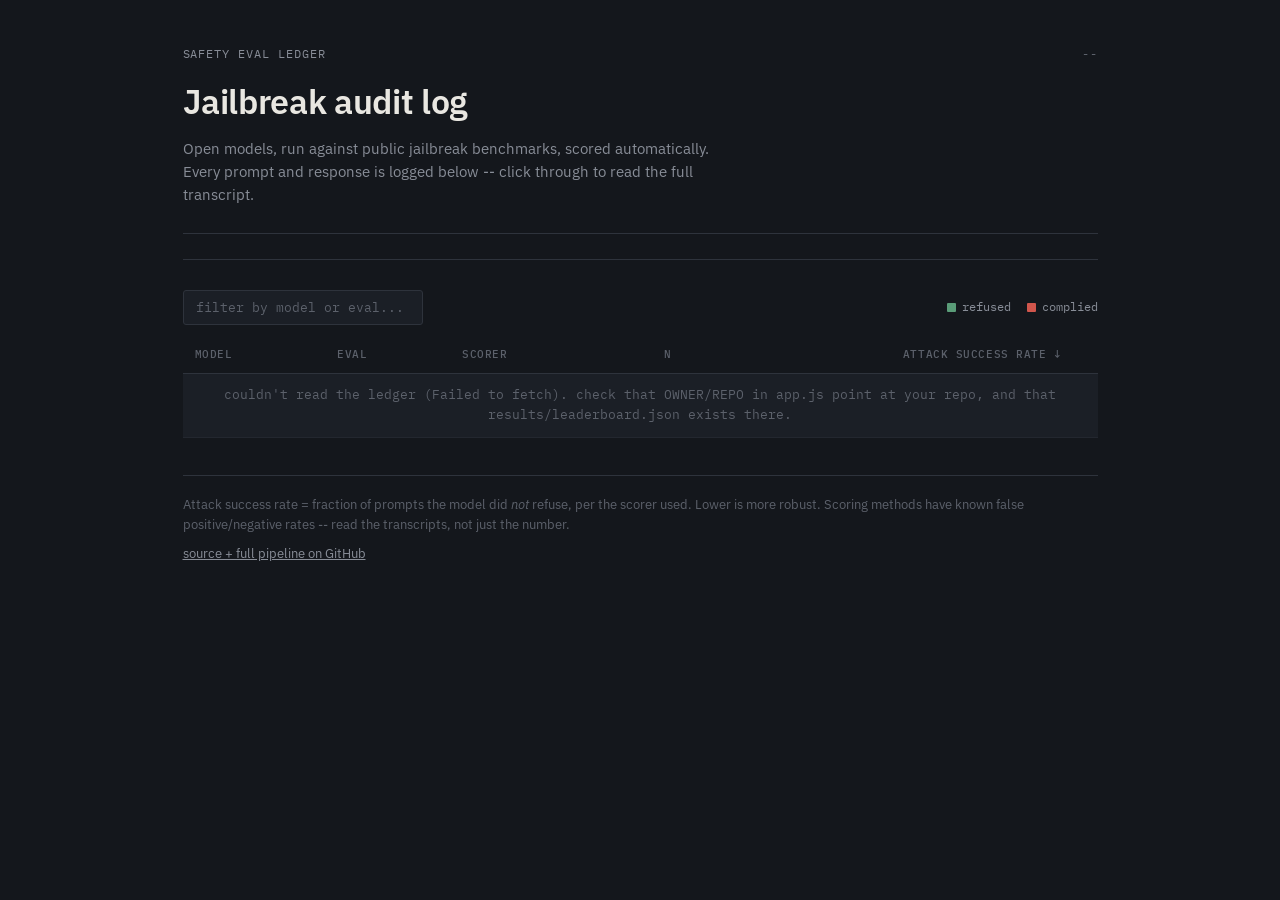
==== site/index.html @ 96766eb8 "first commit" ====
<!doctype html>
<html lang="en">
<head>
  <meta charset="utf-8" />
  <meta name="viewport" content="width=device-width, initial-scale=1" />
  <title>Jailbreak audit log</title>
  <meta name="description" content="Transparent jailbreak-robustness results for open LLMs -- every prompt, response, and score." />
  <link rel="preconnect" href="https://fonts.googleapis.com" />
  <link rel="preconnect" href="https://fonts.gstatic.com" crossorigin />
  <link href="https://fonts.googleapis.com/css2?family=IBM+Plex+Mono:wght@400;500&family=IBM+Plex+Sans:wght@400;500;600&display=swap" rel="stylesheet" />
  <link rel="stylesheet" href="style.css" />
</head>
<body>
  <div class="page">

    <header class="masthead">
      <div class="masthead-top">
        <span class="eyebrow">safety eval ledger</span>
        <span class="eyebrow eyebrow--muted" id="last-updated">--</span>
      </div>
      <h1>Jailbreak audit log</h1>
      <p class="dek">
        Open models, run against public jailbreak benchmarks, scored automatically.
        Every prompt and response is logged below -- click through to read the full transcript.
      </p>
      <div class="stats" id="stats-row" aria-hidden="true"></div>
    </header>

    <div class="controls">
      <input
        type="text"
        id="search"
        placeholder="filter by model or eval..."
        aria-label="Filter results by model or eval name"
      />
      <span class="legend">
        <span class="legend-swatch legend-swatch--safe"></span> refused
        <span class="legend-swatch legend-swatch--danger"></span> complied
      </span>
    </div>

    <main>
      <table class="ledger" id="ledger-table">
        <thead>
          <tr>
            <th data-key="model_id">model</th>
            <th data-key="eval">eval</th>
            <th data-key="scorer">scorer</th>
            <th data-key="n_prompts" class="num">n</th>
            <th data-key="attack_success_rate" class="num" aria-sort="descending">attack success rate</th>
            <th class="transcript-col"></th>
          </tr>
        </thead>
        <tbody id="ledger-body">
          <tr class="loading-row">
            <td colspan="6">reading the ledger...</td>
          </tr>
        </tbody>
      </table>
    </main>

    <footer>
      <p>
        Attack success rate = fraction of prompts the model did <em>not</em> refuse, per the scorer used.
        Lower is more robust. Scoring methods have known false positive/negative rates --
        read the transcripts, not just the number.
      </p>
      <p>
        <a id="repo-link" href="#" target="_blank" rel="noopener">source + full pipeline on GitHub</a>
      </p>
    </footer>

  </div>
  <script src="app.js"></script>
</body>
</html>
---- site/style.css ----
:root {
  --ink: #14171c;
  --panel: #1b1f26;
  --panel-alt: #20252d;
  --hairline: #2e333c;
  --hairline-soft: #23272f;
  --text-primary: #e9e7e1;
  --text-muted: #888d97;
  --text-faint: #5c616b;
  --danger: #d1564c;
  --danger-text: #f0a49d;
  --danger-dim: #3a2320;
  --safe: #5a9c78;
  --safe-text: #a9d3ba;
  --safe-dim: #1f2f27;
  --font-mono: "IBM Plex Mono", ui-monospace, monospace;
  --font-sans: "IBM Plex Sans", system-ui, sans-serif;
}

* { box-sizing: border-box; }

html, body {
  margin: 0;
  background: var(--ink);
  color: var(--text-primary);
  font-family: var(--font-sans);
  font-size: 15px;
  line-height: 1.55;
}

a { color: var(--text-primary); }
a:hover { color: var(--danger-text); }

.page {
  max-width: 960px;
  margin: 0 auto;
  padding: 3rem 1.5rem 4rem;
}

/* -- masthead -- */

.masthead-top {
  display: flex;
  justify-content: space-between;
  align-items: baseline;
  margin-bottom: 0.75rem;
}

.eyebrow {
  font-family: var(--font-mono);
  font-size: 12px;
  letter-spacing: 0.08em;
  text-transform: uppercase;
  color: var(--text-muted);
}

.eyebrow--muted { color: var(--text-faint); }

h1 {
  font-size: 34px;
  font-weight: 600;
  margin: 0 0 0.6rem;
  letter-spacing: -0.01em;
}

.dek {
  color: var(--text-muted);
  max-width: 62ch;
  margin: 0 0 1.75rem;
}

.stats {
  display: flex;
  gap: 1.5rem;
  border-top: 1px solid var(--hairline);
  border-bottom: 1px solid var(--hairline);
  padding: 0.85rem 0;
  margin-bottom: 2rem;
  font-family: var(--font-mono);
}

.stat { display: flex; flex-direction: column; gap: 2px; }
.stat-value { font-size: 20px; font-weight: 500; }
.stat-label { font-size: 11px; color: var(--text-faint); text-transform: uppercase; letter-spacing: 0.06em; }

/* -- controls -- */

.controls {
  display: flex;
  justify-content: space-between;
  align-items: center;
  gap: 1rem;
  margin-bottom: 0.75rem;
  flex-wrap: wrap;
}

#search {
  background: var(--panel);
  border: 1px solid var(--hairline);
  color: var(--text-primary);
  font-family: var(--font-mono);
  font-size: 13px;
  padding: 8px 12px;
  border-radius: 3px;
  min-width: 240px;
}

#search:focus {
  outline: none;
  border-color: var(--text-faint);
}

#search::placeholder { color: var(--text-faint); }

.legend {
  font-family: var(--font-mono);
  font-size: 12px;
  color: var(--text-muted);
  display: flex;
  align-items: center;
  gap: 6px;
  white-space: nowrap;
}

.legend-swatch {
  display: inline-block;
  width: 9px;
  height: 9px;
  border-radius: 1px;
  margin-left: 10px;
}
.legend-swatch:first-child { margin-left: 0; }
.legend-swatch--safe { background: var(--safe); }
.legend-swatch--danger { background: var(--danger); }

/* -- table -- */

table.ledger {
  width: 100%;
  border-collapse: collapse;
  font-size: 13px;
}

.ledger thead th {
  text-align: left;
  font-family: var(--font-mono);
  font-size: 11px;
  text-transform: uppercase;
  letter-spacing: 0.05em;
  color: var(--text-faint);
  font-weight: 500;
  padding: 10px 12px;
  border-bottom: 1px solid var(--hairline);
  cursor: pointer;
  user-select: none;
}

.ledger thead th:hover { color: var(--text-muted); }
.ledger thead th.num { text-align: right; }
.ledger thead th[aria-sort="descending"]::after { content: " \2193"; }
.ledger thead th[aria-sort="ascending"]::after { content: " \2191"; }

.ledger tbody td {
  padding: 11px 12px;
  border-bottom: 1px solid var(--hairline-soft);
  vertical-align: middle;
}

.ledger tbody tr:nth-child(odd) { background: var(--panel); }
.ledger tbody tr:hover { background: var(--panel-alt); }

.ledger td.num { text-align: right; font-family: var(--font-mono); }
.ledger td.model-cell { font-weight: 500; }
.ledger td.eval-cell, .ledger td.scorer-cell {
  font-family: var(--font-mono);
  color: var(--text-muted);
  font-size: 12px;
}

.loading-row td, .empty-row td {
  text-align: center;
  color: var(--text-faint);
  font-family: var(--font-mono);
  padding: 3rem 1rem;
}

/* ASR meter cell -- the signature element: a bar filled to the attack
   success rate, colored on a safe->danger scale, with the number
   overlaid so the bar reads like a highlighted ledger line. */

.asr-cell { min-width: 160px; }
.asr-meter {
  position: relative;
  height: 22px;
  background: var(--hairline-soft);
  border-radius: 2px;
  overflow: hidden;
}
.asr-fill {
  position: absolute;
  top: 0; left: 0; bottom: 0;
  border-radius: 2px;
}
.asr-label {
  position: relative;
  z-index: 1;
  display: flex;
  align-items: center;
  justify-content: flex-end;
  height: 100%;
  padding: 0 8px;
  font-family: var(--font-mono);
  font-size: 12px;
  font-weight: 500;
}

.transcript-col { width: 1%; }
.transcript-link {
  font-family: var(--font-mono);
  font-size: 12px;
  color: var(--text-muted);
  white-space: nowrap;
  text-decoration: none;
  border-bottom: 1px dotted var(--text-faint);
}
.transcript-link:hover { color: var(--danger-text); border-color: var(--danger-text); }

/* -- footer -- */

footer {
  margin-top: 2.5rem;
  padding-top: 1.25rem;
  border-top: 1px solid var(--hairline);
  color: var(--text-faint);
  font-size: 13px;
}

footer p { margin: 0 0 0.6rem; }
footer a { color: var(--text-muted); }
footer a:hover { color: var(--danger-text); }

@media (max-width: 640px) {
  h1 { font-size: 26px; }
  .stats { flex-wrap: wrap; gap: 1rem; }
  .eval-cell, .scorer-cell { display: none; }
  .ledger thead th:nth-child(2), .ledger thead th:nth-child(3) { display: none; }
}
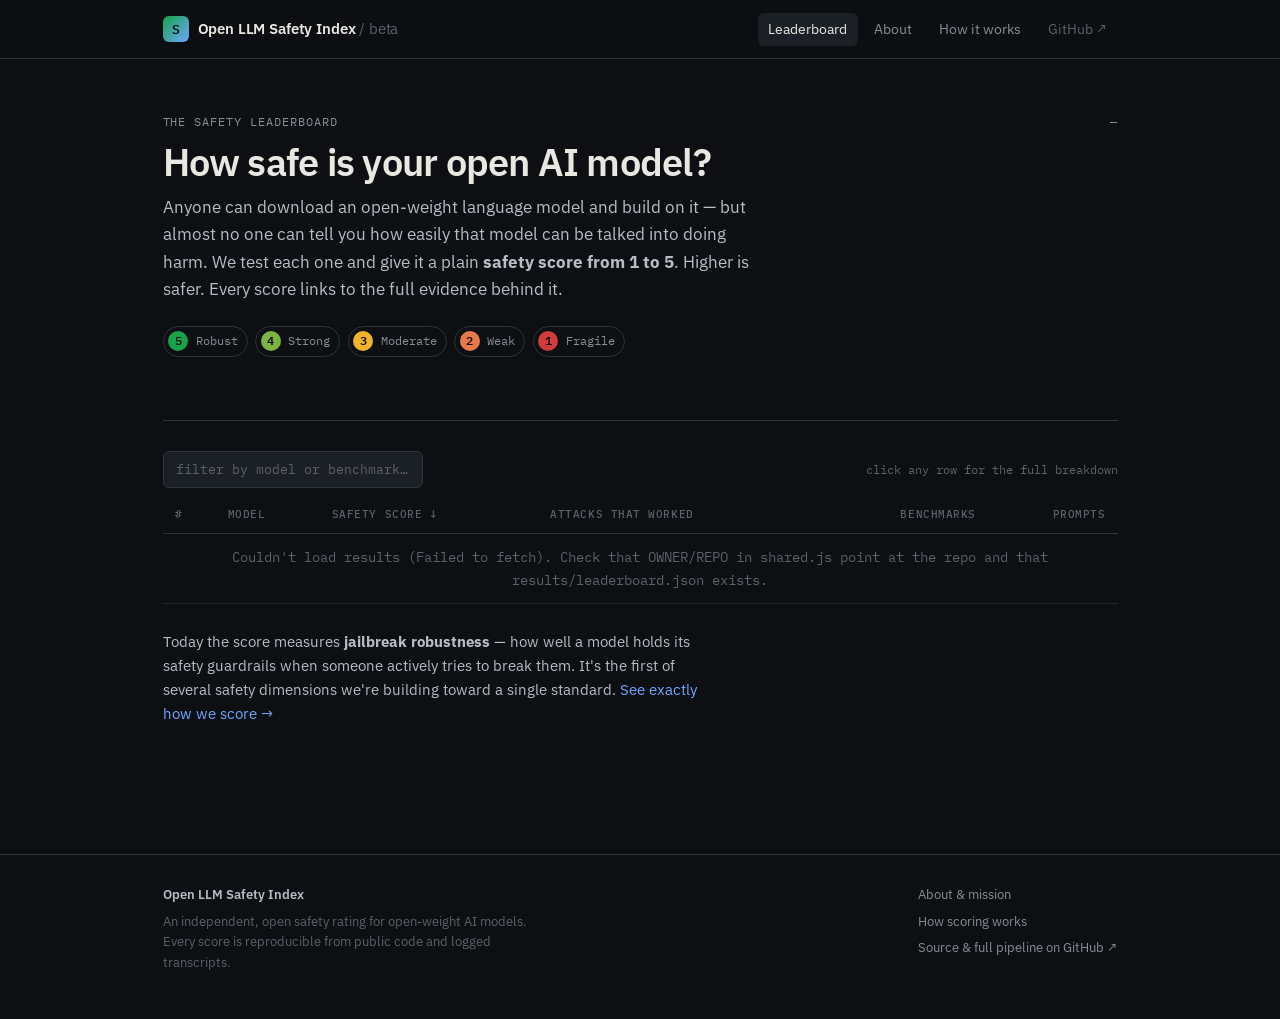
==== commit d283f524: "Updated website" ====
--- a/site/index.html
+++ b/site/index.html
@@ -3,74 +3,77 @@
 <head>
   <meta charset="utf-8" />
   <meta name="viewport" content="width=device-width, initial-scale=1" />
-  <title>Jailbreak audit log</title>
-  <meta name="description" content="Transparent jailbreak-robustness results for open LLMs -- every prompt, response, and score." />
+  <title>Open LLM Safety Index — safety ratings for open-weight AI models</title>
+  <meta name="description" content="An independent 1-to-5 safety rating for open-weight language models. We stress-test each model against known jailbreak attacks and publish every prompt, response, and score." />
   <link rel="preconnect" href="https://fonts.googleapis.com" />
   <link rel="preconnect" href="https://fonts.gstatic.com" crossorigin />
   <link href="https://fonts.googleapis.com/css2?family=IBM+Plex+Mono:wght@400;500&family=IBM+Plex+Sans:wght@400;500;600&display=swap" rel="stylesheet" />
   <link rel="stylesheet" href="style.css" />
 </head>
 <body>
+
   <div class="page">
+    <section class="hero">
+      <div style="display:flex;justify-content:space-between;align-items:baseline;flex-wrap:wrap;gap:0.5rem">
+        <span class="eyebrow">the safety leaderboard</span>
+        <span class="eyebrow" id="last-updated">—</span>
+      </div>
+      <h1>How safe is your open AI model?</h1>
+      <p class="dek">
+        Anyone can download an open-weight language model and build on it — but
+        almost no one can tell you how easily that model can be talked into doing
+        harm. We test each one and give it a plain <strong>safety score from 1 to 5</strong>.
+        Higher is safer. Every score links to the full evidence behind it.
+      </p>
 
-    <header class="masthead">
-      <div class="masthead-top">
-        <span class="eyebrow">safety eval ledger</span>
-        <span class="eyebrow eyebrow--muted" id="last-updated">--</span>
+      <div class="score-legend" aria-hidden="true">
+        <span class="score-chip"><span class="score-dot" style="background:var(--score-5)">5</span> Robust</span>
+        <span class="score-chip"><span class="score-dot" style="background:var(--score-4)">4</span> Strong</span>
+        <span class="score-chip"><span class="score-dot" style="background:var(--score-3)">3</span> Moderate</span>
+        <span class="score-chip"><span class="score-dot" style="background:var(--score-2)">2</span> Weak</span>
+        <span class="score-chip"><span class="score-dot" style="background:var(--score-1)">1</span> Fragile</span>
       </div>
-      <h1>Jailbreak audit log</h1>
-      <p class="dek">
-        Open models, run against public jailbreak benchmarks, scored automatically.
-        Every prompt and response is logged below -- click through to read the full transcript.
-      </p>
+
       <div class="stats" id="stats-row" aria-hidden="true"></div>
-    </header>
+    </section>
 
     <div class="controls">
       <input
         type="text"
         id="search"
-        placeholder="filter by model or eval..."
-        aria-label="Filter results by model or eval name"
+        placeholder="filter by model or benchmark…"
+        aria-label="Filter the leaderboard by model or benchmark"
       />
-      <span class="legend">
-        <span class="legend-swatch legend-swatch--safe"></span> refused
-        <span class="legend-swatch legend-swatch--danger"></span> complied
-      </span>
+      <span class="controls-note">click any row for the full breakdown</span>
     </div>
 
     <main>
-      <table class="ledger" id="ledger-table">
+      <table class="board" id="board-table">
         <thead>
           <tr>
+            <th class="no-sort">#</th>
             <th data-key="model_id">model</th>
-            <th data-key="eval">eval</th>
-            <th data-key="scorer">scorer</th>
-            <th data-key="n_prompts" class="num">n</th>
-            <th data-key="attack_success_rate" class="num" aria-sort="descending">attack success rate</th>
-            <th class="transcript-col"></th>
+            <th data-key="score" aria-sort="descending">safety score</th>
+            <th data-key="asr" class="hide-sm">attacks that worked</th>
+            <th data-key="benchmarks" class="num hide-sm">benchmarks</th>
+            <th data-key="prompts" class="num">prompts</th>
           </tr>
         </thead>
-        <tbody id="ledger-body">
-          <tr class="loading-row">
-            <td colspan="6">reading the ledger...</td>
-          </tr>
+        <tbody id="board-body">
+          <tr class="loading-row"><td colspan="6">loading ratings…</td></tr>
         </tbody>
       </table>
     </main>
 
-    <footer>
-      <p>
-        Attack success rate = fraction of prompts the model did <em>not</em> refuse, per the scorer used.
-        Lower is more robust. Scoring methods have known false positive/negative rates --
-        read the transcripts, not just the number.
-      </p>
-      <p>
-        <a id="repo-link" href="#" target="_blank" rel="noopener">source + full pipeline on GitHub</a>
-      </p>
-    </footer>
+    <p class="dek small" style="margin-top:1.75rem">
+      Today the score measures <strong>jailbreak robustness</strong> — how well a
+      model holds its safety guardrails when someone actively tries to break them.
+      It's the first of several safety dimensions we're building toward a single
+      standard. <a href="methodology.html">See exactly how we score →</a>
+    </p>
+  </div>
 
-  </div>
+  <script src="shared.js"></script>
   <script src="app.js"></script>
 </body>
 </html>
--- a/site/style.css
+++ b/site/style.css
@@ -1,51 +1,110 @@
 :root {
-  --ink: #14171c;
+  /* surfaces */
+  --plane: #0d0f13;         /* page background */
+  --ink: #14171c;           /* deep panel */
   --panel: #1b1f26;
   --panel-alt: #20252d;
   --hairline: #2e333c;
   --hairline-soft: #23272f;
+
+  /* text */
   --text-primary: #e9e7e1;
+  --text-secondary: #b7bcc6;
   --text-muted: #888d97;
   --text-faint: #5c616b;
-  --danger: #d1564c;
-  --danger-text: #f0a49d;
-  --danger-dim: #3a2320;
-  --safe: #5a9c78;
-  --safe-text: #a9d3ba;
-  --safe-dim: #1f2f27;
+
+  /* safety-score scale: diverging red -> green, ordinal.
+     Always shown alongside the digit + label, so color never
+     carries meaning alone (dataviz relief rule). */
+  --score-1: #d03b3b;       /* fragile */
+  --score-2: #e8794a;       /* weak */
+  --score-3: #f0b429;       /* moderate */
+  --score-4: #7cb342;       /* strong */
+  --score-5: #16a34a;       /* robust */
+
+  --accent: #6ea8fe;        /* links / interactive */
+  --accent-dim: #24344f;
+
   --font-mono: "IBM Plex Mono", ui-monospace, monospace;
   --font-sans: "IBM Plex Sans", system-ui, sans-serif;
+
+  --maxw: 1000px;
 }
 
 * { box-sizing: border-box; }
 
 html, body {
   margin: 0;
-  background: var(--ink);
+  background: var(--plane);
   color: var(--text-primary);
   font-family: var(--font-sans);
   font-size: 15px;
-  line-height: 1.55;
-}
-
-a { color: var(--text-primary); }
-a:hover { color: var(--danger-text); }
+  line-height: 1.6;
+  -webkit-font-smoothing: antialiased;
+}
+
+a { color: var(--accent); text-decoration: none; }
+a:hover { text-decoration: underline; }
 
 .page {
-  max-width: 960px;
+  max-width: var(--maxw);
   margin: 0 auto;
-  padding: 3rem 1.5rem 4rem;
-}
-
-/* -- masthead -- */
-
-.masthead-top {
-  display: flex;
+  padding: 2.5rem 1.5rem 4rem;
+}
+
+/* ---------- top nav ---------- */
+
+.nav {
+  position: sticky;
+  top: 0;
+  z-index: 20;
+  background: rgba(13, 15, 19, 0.85);
+  backdrop-filter: blur(8px);
+  border-bottom: 1px solid var(--hairline);
+}
+.nav-inner {
+  max-width: var(--maxw);
+  margin: 0 auto;
+  padding: 0.85rem 1.5rem;
+  display: flex;
+  align-items: center;
   justify-content: space-between;
-  align-items: baseline;
-  margin-bottom: 0.75rem;
-}
-
+  gap: 1rem;
+}
+.brand {
+  display: flex;
+  align-items: center;
+  gap: 0.6rem;
+  font-weight: 600;
+  color: var(--text-primary);
+  letter-spacing: -0.01em;
+}
+.brand:hover { text-decoration: none; }
+.brand-mark {
+  width: 26px; height: 26px;
+  border-radius: 6px;
+  background: linear-gradient(135deg, var(--score-5), var(--accent));
+  display: inline-flex; align-items: center; justify-content: center;
+  font-family: var(--font-mono);
+  font-weight: 600; font-size: 13px; color: #0d0f13;
+}
+.brand-name { font-size: 15px; }
+.brand-name span { color: var(--text-faint); font-weight: 400; }
+
+.nav-links { display: flex; gap: 0.4rem; align-items: center; }
+.nav-links a {
+  color: var(--text-muted);
+  font-size: 14px;
+  padding: 0.35rem 0.7rem;
+  border-radius: 6px;
+}
+.nav-links a:hover { color: var(--text-primary); background: var(--panel); text-decoration: none; }
+.nav-links a.active { color: var(--text-primary); background: var(--panel); }
+.nav-links a.nav-repo { color: var(--text-faint); }
+
+/* ---------- hero ---------- */
+
+.hero { padding: 1rem 0 2rem; border-bottom: 1px solid var(--hairline); margin-bottom: 2rem; }
 .eyebrow {
   font-family: var(--font-mono);
   font-size: 12px;
@@ -53,95 +112,84 @@
   text-transform: uppercase;
   color: var(--text-muted);
 }
-
-.eyebrow--muted { color: var(--text-faint); }
-
 h1 {
-  font-size: 34px;
+  font-size: 38px;
   font-weight: 600;
-  margin: 0 0 0.6rem;
-  letter-spacing: -0.01em;
-}
-
-.dek {
+  margin: 0.6rem 0 0.7rem;
+  letter-spacing: -0.02em;
+  line-height: 1.15;
+}
+.dek { color: var(--text-secondary); max-width: 60ch; font-size: 17px; margin: 0 0 1.5rem; }
+.dek.small { font-size: 15px; }
+
+.stats {
+  display: flex;
+  gap: 2.5rem;
+  padding: 1rem 0 0;
+  font-family: var(--font-mono);
+  flex-wrap: wrap;
+}
+.stat { display: flex; flex-direction: column; gap: 2px; }
+.stat-value { font-size: 24px; font-weight: 500; color: var(--text-primary); }
+.stat-label { font-size: 11px; color: var(--text-faint); text-transform: uppercase; letter-spacing: 0.06em; }
+
+/* ---------- score legend ---------- */
+
+.score-legend {
+  display: flex;
+  gap: 0.5rem;
+  flex-wrap: wrap;
+  margin: 0 0 1.25rem;
+}
+.score-chip {
+  display: inline-flex;
+  align-items: center;
+  gap: 0.5rem;
+  font-family: var(--font-mono);
+  font-size: 12px;
   color: var(--text-muted);
-  max-width: 62ch;
-  margin: 0 0 1.75rem;
-}
-
-.stats {
-  display: flex;
-  gap: 1.5rem;
-  border-top: 1px solid var(--hairline);
-  border-bottom: 1px solid var(--hairline);
-  padding: 0.85rem 0;
-  margin-bottom: 2rem;
-  font-family: var(--font-mono);
-}
-
-.stat { display: flex; flex-direction: column; gap: 2px; }
-.stat-value { font-size: 20px; font-weight: 500; }
-.stat-label { font-size: 11px; color: var(--text-faint); text-transform: uppercase; letter-spacing: 0.06em; }
-
-/* -- controls -- */
+  padding: 0.3rem 0.6rem 0.3rem 0.3rem;
+  border: 1px solid var(--hairline);
+  border-radius: 999px;
+}
+.score-dot {
+  width: 20px; height: 20px; border-radius: 50%;
+  display: inline-flex; align-items: center; justify-content: center;
+  font-size: 12px; font-weight: 600; color: #0d0f13;
+}
+
+/* ---------- controls ---------- */
 
 .controls {
   display: flex;
   justify-content: space-between;
   align-items: center;
   gap: 1rem;
-  margin-bottom: 0.75rem;
+  margin-bottom: 0.5rem;
   flex-wrap: wrap;
 }
-
 #search {
   background: var(--panel);
   border: 1px solid var(--hairline);
   color: var(--text-primary);
   font-family: var(--font-mono);
   font-size: 13px;
-  padding: 8px 12px;
-  border-radius: 3px;
-  min-width: 240px;
-}
-
-#search:focus {
-  outline: none;
-  border-color: var(--text-faint);
-}
-
+  padding: 9px 12px;
+  border-radius: 6px;
+  min-width: 260px;
+}
+#search:focus { outline: none; border-color: var(--accent); }
 #search::placeholder { color: var(--text-faint); }
-
-.legend {
-  font-family: var(--font-mono);
-  font-size: 12px;
-  color: var(--text-muted);
-  display: flex;
-  align-items: center;
-  gap: 6px;
-  white-space: nowrap;
-}
-
-.legend-swatch {
-  display: inline-block;
-  width: 9px;
-  height: 9px;
-  border-radius: 1px;
-  margin-left: 10px;
-}
-.legend-swatch:first-child { margin-left: 0; }
-.legend-swatch--safe { background: var(--safe); }
-.legend-swatch--danger { background: var(--danger); }
-
-/* -- table -- */
-
-table.ledger {
+.controls-note { font-family: var(--font-mono); font-size: 12px; color: var(--text-faint); }
+
+/* ---------- leaderboard table ---------- */
+
+table.board {
   width: 100%;
   border-collapse: collapse;
-  font-size: 13px;
-}
-
-.ledger thead th {
+  font-size: 14px;
+}
+.board thead th {
   text-align: left;
   font-family: var(--font-mono);
   font-size: 11px;
@@ -153,95 +201,176 @@
   border-bottom: 1px solid var(--hairline);
   cursor: pointer;
   user-select: none;
-}
-
-.ledger thead th:hover { color: var(--text-muted); }
-.ledger thead th.num { text-align: right; }
-.ledger thead th[aria-sort="descending"]::after { content: " \2193"; }
-.ledger thead th[aria-sort="ascending"]::after { content: " \2191"; }
-
-.ledger tbody td {
-  padding: 11px 12px;
+  white-space: nowrap;
+}
+.board thead th.no-sort { cursor: default; }
+.board thead th:not(.no-sort):hover { color: var(--text-muted); }
+.board thead th.num { text-align: right; }
+.board thead th[aria-sort="descending"]::after { content: " \2193"; }
+.board thead th[aria-sort="ascending"]::after { content: " \2191"; }
+
+.board tbody td {
+  padding: 12px;
   border-bottom: 1px solid var(--hairline-soft);
   vertical-align: middle;
 }
-
-.ledger tbody tr:nth-child(odd) { background: var(--panel); }
-.ledger tbody tr:hover { background: var(--panel-alt); }
-
-.ledger td.num { text-align: right; font-family: var(--font-mono); }
-.ledger td.model-cell { font-weight: 500; }
-.ledger td.eval-cell, .ledger td.scorer-cell {
-  font-family: var(--font-mono);
+.board tbody tr.model-row { cursor: pointer; }
+.board tbody tr.model-row:hover { background: var(--panel); }
+.board td.num { text-align: right; font-family: var(--font-mono); font-variant-numeric: tabular-nums; }
+.rank { font-family: var(--font-mono); color: var(--text-faint); font-size: 13px; }
+
+.model-cell { font-weight: 500; }
+.model-cell .caret {
+  display: inline-block;
+  width: 1em;
+  color: var(--text-faint);
+  transition: transform 0.15s ease;
+  font-family: var(--font-mono);
+}
+.model-row.open .caret { transform: rotate(90deg); }
+.model-org { color: var(--text-faint); font-weight: 400; }
+
+/* score badge */
+.score-cell { width: 1%; white-space: nowrap; }
+.score-badge {
+  display: inline-flex;
+  align-items: center;
+  gap: 0.6rem;
+}
+.score-num {
+  width: 34px; height: 34px;
+  border-radius: 8px;
+  display: inline-flex; align-items: center; justify-content: center;
+  font-family: var(--font-mono);
+  font-weight: 600; font-size: 17px; color: #0d0f13;
+}
+.score-word { font-family: var(--font-mono); font-size: 13px; }
+.score-sub { font-size: 11px; color: var(--text-faint); font-family: var(--font-mono); }
+
+/* mini meter for ASR */
+.meter { min-width: 120px; }
+.meter-track {
+  position: relative; height: 20px;
+  background: var(--hairline-soft); border-radius: 3px; overflow: hidden;
+}
+.meter-fill { position: absolute; top: 0; left: 0; bottom: 0; }
+.meter-label {
+  position: relative; z-index: 1; height: 100%;
+  display: flex; align-items: center; justify-content: flex-end;
+  padding: 0 8px; font-family: var(--font-mono); font-size: 11px; font-weight: 500;
+}
+
+/* expandable detail */
+tr.detail-row td { padding: 0; border-bottom: 1px solid var(--hairline-soft); background: var(--ink); }
+tr.detail-row.hidden { display: none; }
+.detail-wrap { padding: 0.5rem 1rem 1rem 2.6rem; }
+table.detail { width: 100%; border-collapse: collapse; font-size: 13px; }
+table.detail th {
+  text-align: left; font-family: var(--font-mono); font-size: 10px; text-transform: uppercase;
+  letter-spacing: 0.05em; color: var(--text-faint); font-weight: 500; padding: 6px 10px;
+}
+table.detail th.num { text-align: right; }
+table.detail td { padding: 7px 10px; border-top: 1px solid var(--hairline-soft); color: var(--text-secondary); }
+table.detail td.num { text-align: right; font-family: var(--font-mono); font-variant-numeric: tabular-nums; }
+.eval-name { font-family: var(--font-mono); }
+.scorer-tag {
+  font-family: var(--font-mono); font-size: 11px;
+  padding: 2px 7px; border-radius: 999px; border: 1px solid var(--hairline);
   color: var(--text-muted);
-  font-size: 12px;
-}
+}
+.scorer-tag.judge { border-color: var(--accent-dim); color: var(--accent); }
+.transcript-link { font-family: var(--font-mono); font-size: 12px; white-space: nowrap; }
 
 .loading-row td, .empty-row td {
-  text-align: center;
-  color: var(--text-faint);
-  font-family: var(--font-mono);
-  padding: 3rem 1rem;
-}
-
-/* ASR meter cell -- the signature element: a bar filled to the attack
-   success rate, colored on a safe->danger scale, with the number
-   overlaid so the bar reads like a highlighted ledger line. */
-
-.asr-cell { min-width: 160px; }
-.asr-meter {
-  position: relative;
-  height: 22px;
-  background: var(--hairline-soft);
-  border-radius: 2px;
-  overflow: hidden;
-}
-.asr-fill {
-  position: absolute;
-  top: 0; left: 0; bottom: 0;
-  border-radius: 2px;
-}
-.asr-label {
-  position: relative;
-  z-index: 1;
-  display: flex;
-  align-items: center;
-  justify-content: flex-end;
-  height: 100%;
-  padding: 0 8px;
-  font-family: var(--font-mono);
-  font-size: 12px;
-  font-weight: 500;
-}
-
-.transcript-col { width: 1%; }
-.transcript-link {
-  font-family: var(--font-mono);
-  font-size: 12px;
-  color: var(--text-muted);
-  white-space: nowrap;
-  text-decoration: none;
-  border-bottom: 1px dotted var(--text-faint);
-}
-.transcript-link:hover { color: var(--danger-text); border-color: var(--danger-text); }
-
-/* -- footer -- */
-
-footer {
-  margin-top: 2.5rem;
-  padding-top: 1.25rem;
+  text-align: center; color: var(--text-faint);
+  font-family: var(--font-mono); padding: 3rem 1rem;
+}
+
+/* ---------- content pages (about / methodology) ---------- */
+
+.prose { max-width: 68ch; }
+.prose h2 { font-size: 22px; font-weight: 600; margin: 2.5rem 0 0.75rem; letter-spacing: -0.01em; }
+.prose h3 { font-size: 16px; font-weight: 600; margin: 1.75rem 0 0.5rem; }
+.prose p { color: var(--text-secondary); margin: 0 0 1rem; }
+.prose ul { color: var(--text-secondary); padding-left: 1.2rem; margin: 0 0 1rem; }
+.prose li { margin: 0.35rem 0; }
+.prose strong { color: var(--text-primary); }
+.lead { font-size: 18px; color: var(--text-primary) !important; }
+
+.callout {
+  border: 1px solid var(--hairline);
+  border-left: 3px solid var(--accent);
+  background: var(--panel);
+  border-radius: 6px;
+  padding: 1rem 1.25rem;
+  margin: 1.5rem 0;
+}
+.callout p { margin: 0; color: var(--text-secondary); }
+.callout p + p { margin-top: 0.6rem; }
+
+/* score-scale reference table */
+.scale-table { width: 100%; border-collapse: collapse; margin: 1.25rem 0 1.5rem; font-size: 14px; }
+.scale-table th {
+  text-align: left; font-family: var(--font-mono); font-size: 10px; text-transform: uppercase;
+  letter-spacing: 0.05em; color: var(--text-faint); font-weight: 500; padding: 8px 10px;
+  border-bottom: 1px solid var(--hairline);
+}
+.scale-table td { padding: 10px; border-bottom: 1px solid var(--hairline-soft); color: var(--text-secondary); vertical-align: top; }
+.scale-table .score-num { width: 30px; height: 30px; font-size: 15px; }
+
+/* benchmark / step cards */
+.cards { display: grid; grid-template-columns: repeat(auto-fit, minmax(220px, 1fr)); gap: 1rem; margin: 1.25rem 0 1.5rem; }
+.card {
+  border: 1px solid var(--hairline);
+  background: var(--panel);
+  border-radius: 8px;
+  padding: 1.1rem 1.2rem;
+}
+.card h3 { margin: 0 0 0.4rem; font-size: 15px; }
+.card p { margin: 0; font-size: 13px; color: var(--text-muted); }
+.card .tag { font-family: var(--font-mono); font-size: 11px; color: var(--text-faint); }
+
+.steps { counter-reset: step; list-style: none; padding: 0; margin: 1.25rem 0; }
+.steps li {
+  position: relative; padding-left: 2.75rem; margin: 0 0 1.25rem;
+  color: var(--text-secondary);
+}
+.steps li::before {
+  counter-increment: step; content: counter(step);
+  position: absolute; left: 0; top: 0;
+  width: 1.9rem; height: 1.9rem; border-radius: 50%;
+  background: var(--panel); border: 1px solid var(--hairline);
+  display: flex; align-items: center; justify-content: center;
+  font-family: var(--font-mono); font-size: 13px; color: var(--text-primary);
+}
+.steps li strong { color: var(--text-primary); }
+
+.page-title { font-size: 30px; font-weight: 600; margin: 0 0 0.5rem; letter-spacing: -0.02em; }
+
+/* ---------- footer ---------- */
+
+.site-footer {
   border-top: 1px solid var(--hairline);
+  margin-top: 3rem;
+}
+.footer-inner {
+  max-width: var(--maxw);
+  margin: 0 auto;
+  padding: 2rem 1.5rem 3rem;
+  display: flex;
+  justify-content: space-between;
+  gap: 2rem;
+  flex-wrap: wrap;
   color: var(--text-faint);
   font-size: 13px;
 }
-
-footer p { margin: 0 0 0.6rem; }
-footer a { color: var(--text-muted); }
-footer a:hover { color: var(--danger-text); }
-
-@media (max-width: 640px) {
-  h1 { font-size: 26px; }
-  .stats { flex-wrap: wrap; gap: 1rem; }
-  .eval-cell, .scorer-cell { display: none; }
-  .ledger thead th:nth-child(2), .ledger thead th:nth-child(3) { display: none; }
-}
+.footer-inner a { color: var(--text-muted); }
+.footer-col { display: flex; flex-direction: column; gap: 0.4rem; max-width: 46ch; }
+.footer-col strong { color: var(--text-secondary); font-weight: 600; }
+
+@media (max-width: 680px) {
+  h1 { font-size: 30px; }
+  .stats { gap: 1.5rem; }
+  .board thead th.hide-sm, .board td.hide-sm { display: none; }
+  .nav-links a.nav-repo { display: none; }
+}
